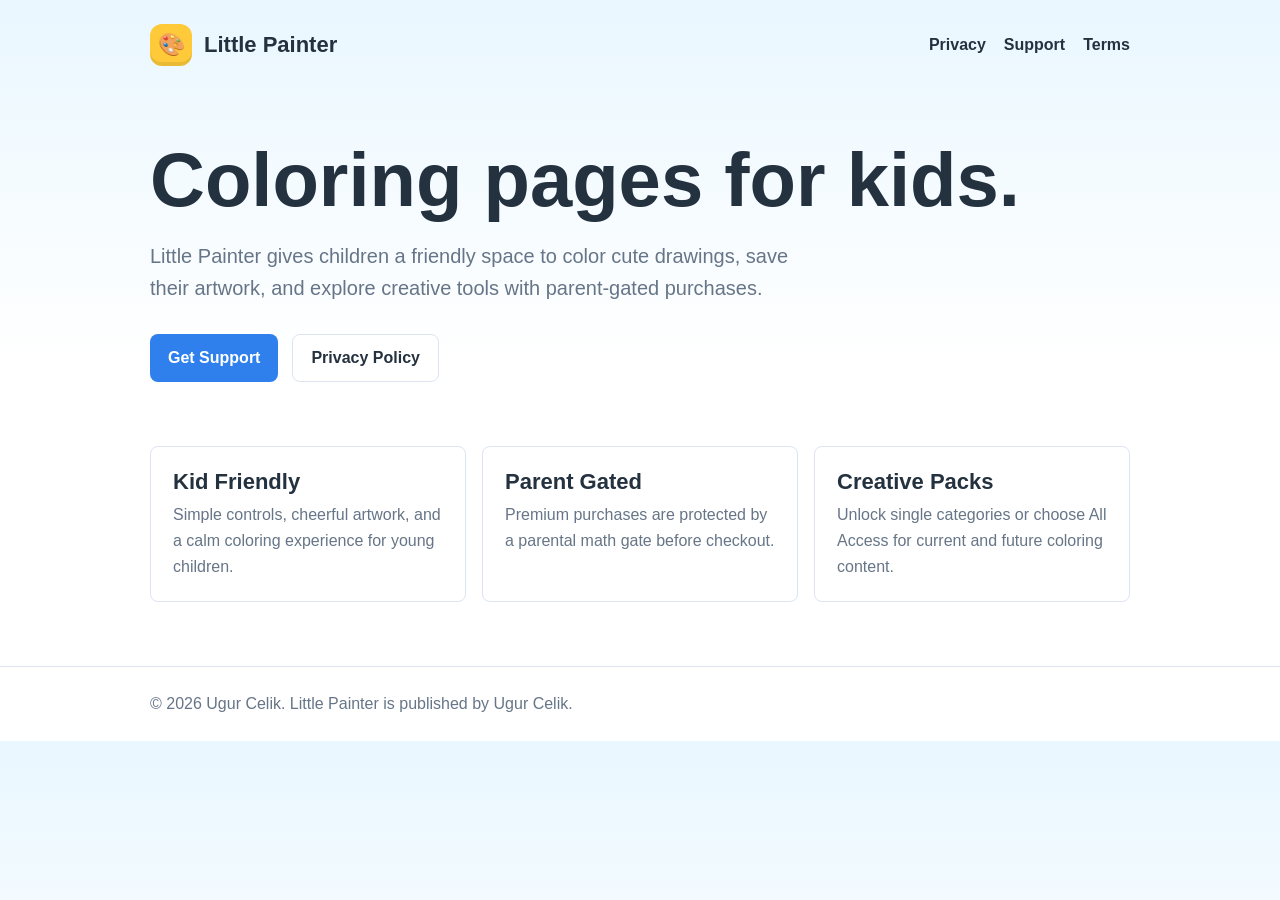
==== index.html @ 011b9f9b "Add files via upload" ====
<!doctype html>
<html lang="en">
  <head>
    <meta charset="utf-8">
    <meta name="viewport" content="width=device-width, initial-scale=1">
    <title>Little Painter</title>
    <meta name="description" content="Little Painter is a calm coloring app for kids with playful drawing tools and parent-gated premium packs.">
    <link rel="stylesheet" href="./styles.css">
  </head>
  <body>
    <header>
      <nav class="wrap">
        <a class="brand" href="./"><span class="logo">🎨</span><span>Little Painter</span></a>
        <div class="links">
          <a href="./privacy-policy/">Privacy</a>
          <a href="./support/">Support</a>
          <a href="./terms/">Terms</a>
        </div>
      </nav>
    </header>

    <main>
      <section class="hero wrap">
        <h1>Coloring pages for kids.</h1>
        <p>Little Painter gives children a friendly space to color cute drawings, save their artwork, and explore creative tools with parent-gated purchases.</p>
        <div class="actions">
          <a class="button" href="./support/">Get Support</a>
          <a class="button secondary" href="./privacy-policy/">Privacy Policy</a>
        </div>
      </section>

      <section class="wrap grid" aria-label="Highlights">
        <article class="card">
          <h2>Kid Friendly</h2>
          <p>Simple controls, cheerful artwork, and a calm coloring experience for young children.</p>
        </article>
        <article class="card">
          <h2>Parent Gated</h2>
          <p>Premium purchases are protected by a parental math gate before checkout.</p>
        </article>
        <article class="card">
          <h2>Creative Packs</h2>
          <p>Unlock single categories or choose All Access for current and future coloring content.</p>
        </article>
      </section>
    </main>

    <footer>
      <div class="wrap">© 2026 Ugur Celik. Little Painter is published by Ugur Celik.</div>
    </footer>
  </body>
</html>
---- styles.css ----
:root {
  color-scheme: light;
  --ink: #24313f;
  --muted: #667587;
  --line: #dce5ef;
  --paper: #ffffff;
  --sky: #e9f7ff;
  --sun: #ffca3a;
  --coral: #ff6b6b;
  --blue: #2f80ed;
  --green: #42b883;
}

* {
  box-sizing: border-box;
}

body {
  margin: 0;
  font-family: -apple-system, BlinkMacSystemFont, "Segoe UI", sans-serif;
  color: var(--ink);
  background: linear-gradient(180deg, var(--sky), #fff 360px);
  line-height: 1.6;
}

a {
  color: var(--blue);
}

.wrap {
  width: min(980px, calc(100% - 36px));
  margin: 0 auto;
}

header {
  padding: 24px 0;
}

nav {
  display: flex;
  justify-content: space-between;
  align-items: center;
  gap: 24px;
}

.brand {
  display: flex;
  align-items: center;
  gap: 12px;
  text-decoration: none;
  color: var(--ink);
  font-weight: 800;
  font-size: 22px;
}

.logo {
  width: 42px;
  height: 42px;
  border-radius: 12px;
  background: var(--sun);
  display: grid;
  place-items: center;
  box-shadow: inset 0 -4px rgba(0, 0, 0, 0.08);
}

.links {
  display: flex;
  gap: 18px;
  flex-wrap: wrap;
}

.links a {
  color: var(--ink);
  text-decoration: none;
  font-weight: 650;
}

.hero {
  padding: 54px 0 64px;
}

.hero h1 {
  margin: 0;
  font-size: clamp(42px, 7vw, 76px);
  line-height: 0.95;
  letter-spacing: 0;
}

.hero p {
  max-width: 650px;
  font-size: 20px;
  color: var(--muted);
  margin: 24px 0 0;
}

.actions {
  margin-top: 30px;
  display: flex;
  gap: 14px;
  flex-wrap: wrap;
}

.button {
  display: inline-flex;
  align-items: center;
  justify-content: center;
  min-height: 48px;
  padding: 0 18px;
  border-radius: 8px;
  background: var(--blue);
  color: #fff;
  text-decoration: none;
  font-weight: 800;
}

.button.secondary {
  background: #fff;
  color: var(--ink);
  border: 1px solid var(--line);
}

main {
  padding-bottom: 64px;
}

.grid {
  display: grid;
  grid-template-columns: repeat(3, 1fr);
  gap: 16px;
}

.card {
  background: var(--paper);
  border: 1px solid var(--line);
  border-radius: 8px;
  padding: 22px;
}

.card h2,
.content h1,
.content h2 {
  line-height: 1.15;
}

.card h2 {
  margin: 0 0 8px;
  font-size: 22px;
}

.card p {
  margin: 0;
  color: var(--muted);
}

.content {
  background: var(--paper);
  border: 1px solid var(--line);
  border-radius: 8px;
  padding: clamp(22px, 4vw, 44px);
}

.content h1 {
  margin-top: 0;
  font-size: clamp(34px, 5vw, 52px);
}

.content h2 {
  margin-top: 34px;
}

.content p,
.content li {
  color: #3f4d5c;
}

.updated {
  color: var(--muted);
  font-weight: 650;
}

footer {
  border-top: 1px solid var(--line);
  padding: 24px 0;
  color: var(--muted);
  background: #fff;
}

@media (max-width: 760px) {
  nav {
    align-items: flex-start;
    flex-direction: column;
  }

  .grid {
    grid-template-columns: 1fr;
  }
}
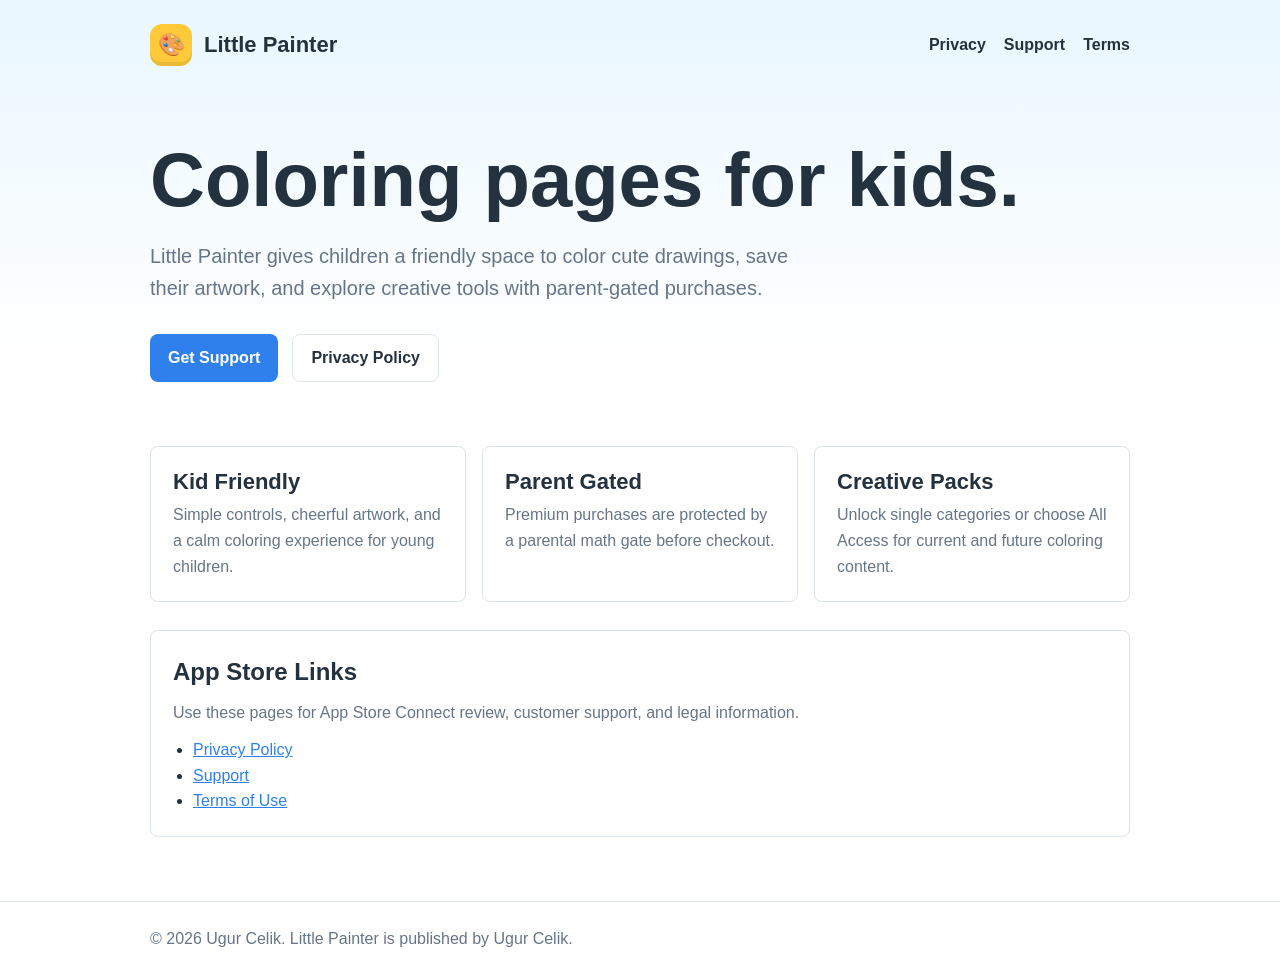
==== commit 780525f4: "Add files via upload" ====
--- a/index.html
+++ b/index.html
@@ -43,6 +43,16 @@
           <p>Unlock single categories or choose All Access for current and future coloring content.</p>
         </article>
       </section>
+
+      <section class="wrap legal-list" aria-label="App Store links">
+        <h2>App Store Links</h2>
+        <p>Use these pages for App Store Connect review, customer support, and legal information.</p>
+        <ul>
+          <li><a href="./privacy-policy/">Privacy Policy</a></li>
+          <li><a href="./support/">Support</a></li>
+          <li><a href="./terms/">Terms of Use</a></li>
+        </ul>
+      </section>
     </main>
 
     <footer>
--- a/styles.css
+++ b/styles.css
@@ -152,6 +152,28 @@
   color: var(--muted);
 }
 
+.legal-list {
+  margin-top: 28px;
+  background: var(--paper);
+  border: 1px solid var(--line);
+  border-radius: 8px;
+  padding: 22px;
+}
+
+.legal-list h2 {
+  margin: 0 0 8px;
+}
+
+.legal-list p {
+  margin: 0 0 12px;
+  color: var(--muted);
+}
+
+.legal-list ul {
+  margin: 0;
+  padding-left: 20px;
+}
+
 .content {
   background: var(--paper);
   border: 1px solid var(--line);
@@ -171,6 +193,28 @@
 .content p,
 .content li {
   color: #3f4d5c;
+}
+
+.table-wrap {
+  overflow-x: auto;
+}
+
+table {
+  width: 100%;
+  border-collapse: collapse;
+  margin: 18px 0;
+}
+
+th,
+td {
+  text-align: left;
+  vertical-align: top;
+  border: 1px solid var(--line);
+  padding: 10px;
+}
+
+th {
+  background: #f4f8fc;
 }
 
 .updated {
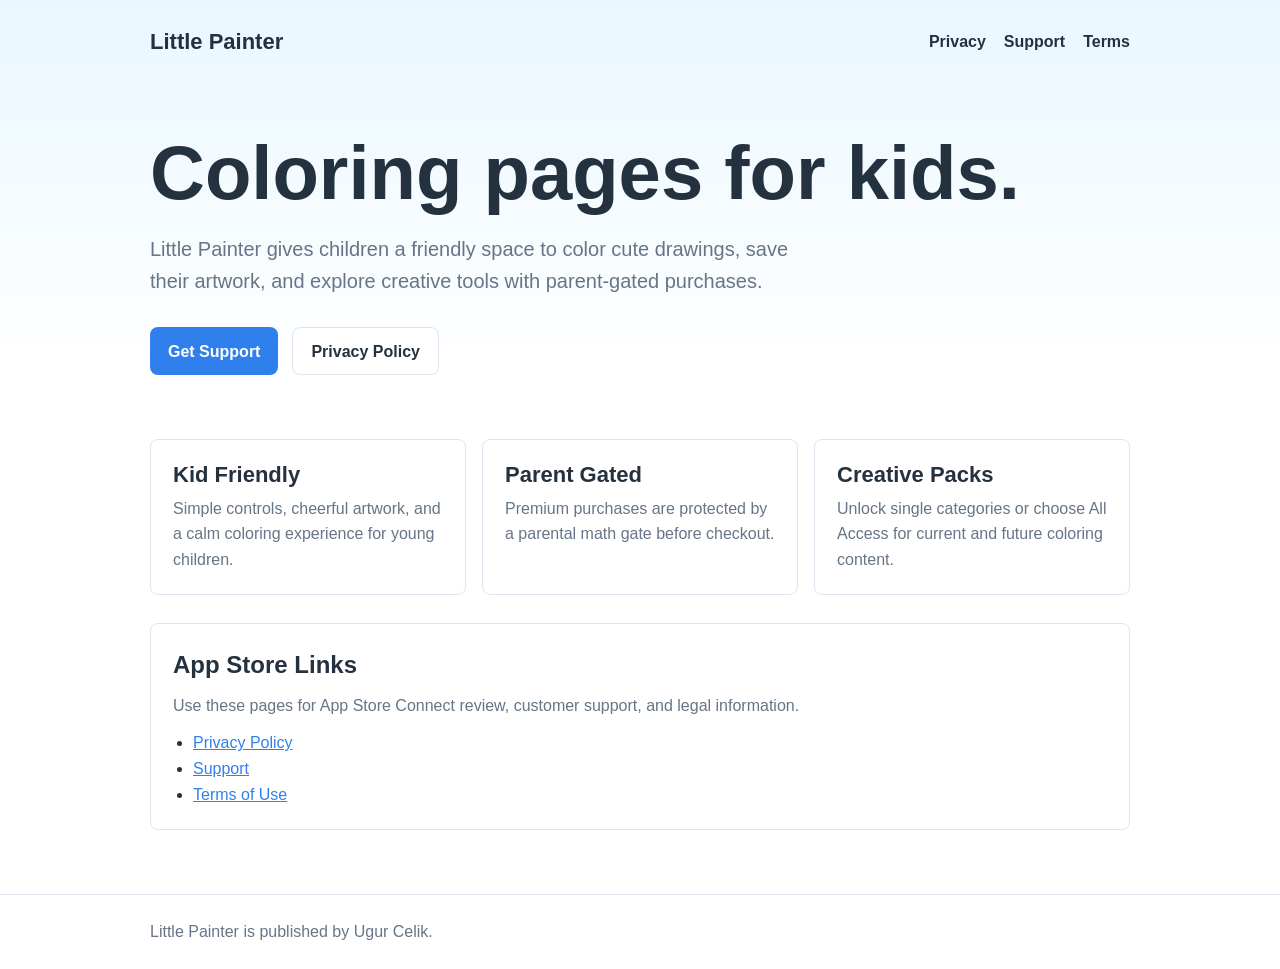
==== commit b67d477a: "Add files via upload" ====
--- a/index.html
+++ b/index.html
@@ -10,7 +10,7 @@
   <body>
     <header>
       <nav class="wrap">
-        <a class="brand" href="./"><span class="logo">🎨</span><span>Little Painter</span></a>
+        <a class="brand" href="./">Little Painter</a>
         <div class="links">
           <a href="./privacy-policy/">Privacy</a>
           <a href="./support/">Support</a>
@@ -56,7 +56,7 @@
     </main>
 
     <footer>
-      <div class="wrap">© 2026 Ugur Celik. Little Painter is published by Ugur Celik.</div>
+      <div class="wrap">Little Painter is published by Ugur Celik.</div>
     </footer>
   </body>
 </html>
--- a/styles.css
+++ b/styles.css
@@ -44,23 +44,10 @@
 }
 
 .brand {
-  display: flex;
-  align-items: center;
-  gap: 12px;
   text-decoration: none;
   color: var(--ink);
   font-weight: 800;
   font-size: 22px;
-}
-
-.logo {
-  width: 42px;
-  height: 42px;
-  border-radius: 12px;
-  background: var(--sun);
-  display: grid;
-  place-items: center;
-  box-shadow: inset 0 -4px rgba(0, 0, 0, 0.08);
 }
 
 .links {
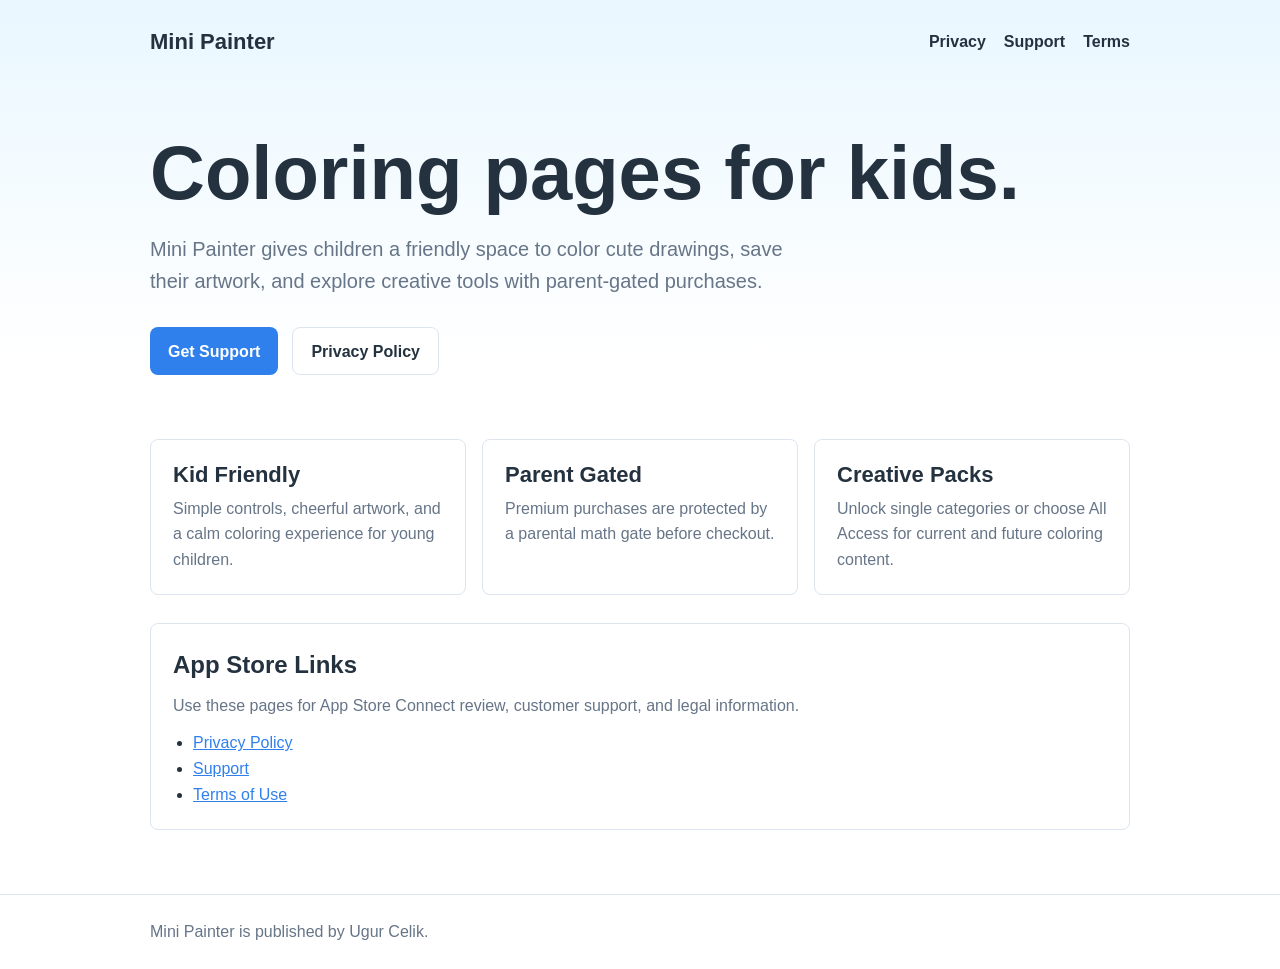
==== commit 05cc5af0: "Add files via upload" ====
--- a/index.html
+++ b/index.html
@@ -3,14 +3,14 @@
   <head>
     <meta charset="utf-8">
     <meta name="viewport" content="width=device-width, initial-scale=1">
-    <title>Little Painter</title>
-    <meta name="description" content="Little Painter is a calm coloring app for kids with playful drawing tools and parent-gated premium packs.">
+    <title>Mini Painter</title>
+    <meta name="description" content="Mini Painter is a calm coloring app for kids with playful drawing tools and parent-gated premium packs.">
     <link rel="stylesheet" href="./styles.css">
   </head>
   <body>
     <header>
       <nav class="wrap">
-        <a class="brand" href="./">Little Painter</a>
+        <a class="brand" href="./">Mini Painter</a>
         <div class="links">
           <a href="./privacy-policy/">Privacy</a>
           <a href="./support/">Support</a>
@@ -22,7 +22,7 @@
     <main>
       <section class="hero wrap">
         <h1>Coloring pages for kids.</h1>
-        <p>Little Painter gives children a friendly space to color cute drawings, save their artwork, and explore creative tools with parent-gated purchases.</p>
+        <p>Mini Painter gives children a friendly space to color cute drawings, save their artwork, and explore creative tools with parent-gated purchases.</p>
         <div class="actions">
           <a class="button" href="./support/">Get Support</a>
           <a class="button secondary" href="./privacy-policy/">Privacy Policy</a>
@@ -56,7 +56,7 @@
     </main>
 
     <footer>
-      <div class="wrap">Little Painter is published by Ugur Celik.</div>
+      <div class="wrap">Mini Painter is published by Ugur Celik.</div>
     </footer>
   </body>
 </html>
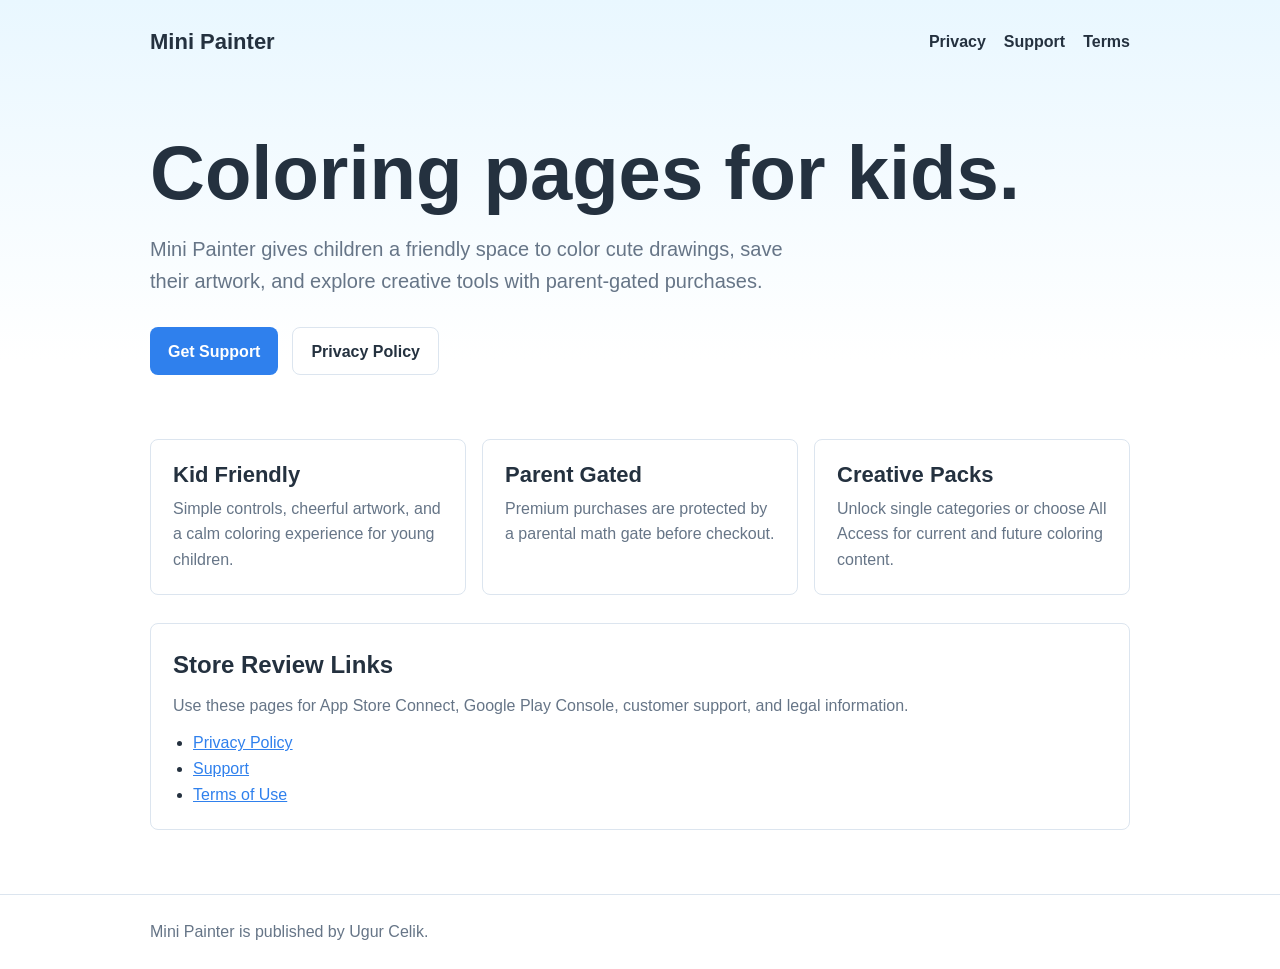
==== commit b275510c: "Update site copy for app store platforms" ====
--- a/index.html
+++ b/index.html
@@ -44,9 +44,9 @@
         </article>
       </section>
 
-      <section class="wrap legal-list" aria-label="App Store links">
-        <h2>App Store Links</h2>
-        <p>Use these pages for App Store Connect review, customer support, and legal information.</p>
+      <section class="wrap legal-list" aria-label="Store review links">
+        <h2>Store Review Links</h2>
+        <p>Use these pages for App Store Connect, Google Play Console, customer support, and legal information.</p>
         <ul>
           <li><a href="./privacy-policy/">Privacy Policy</a></li>
           <li><a href="./support/">Support</a></li>
